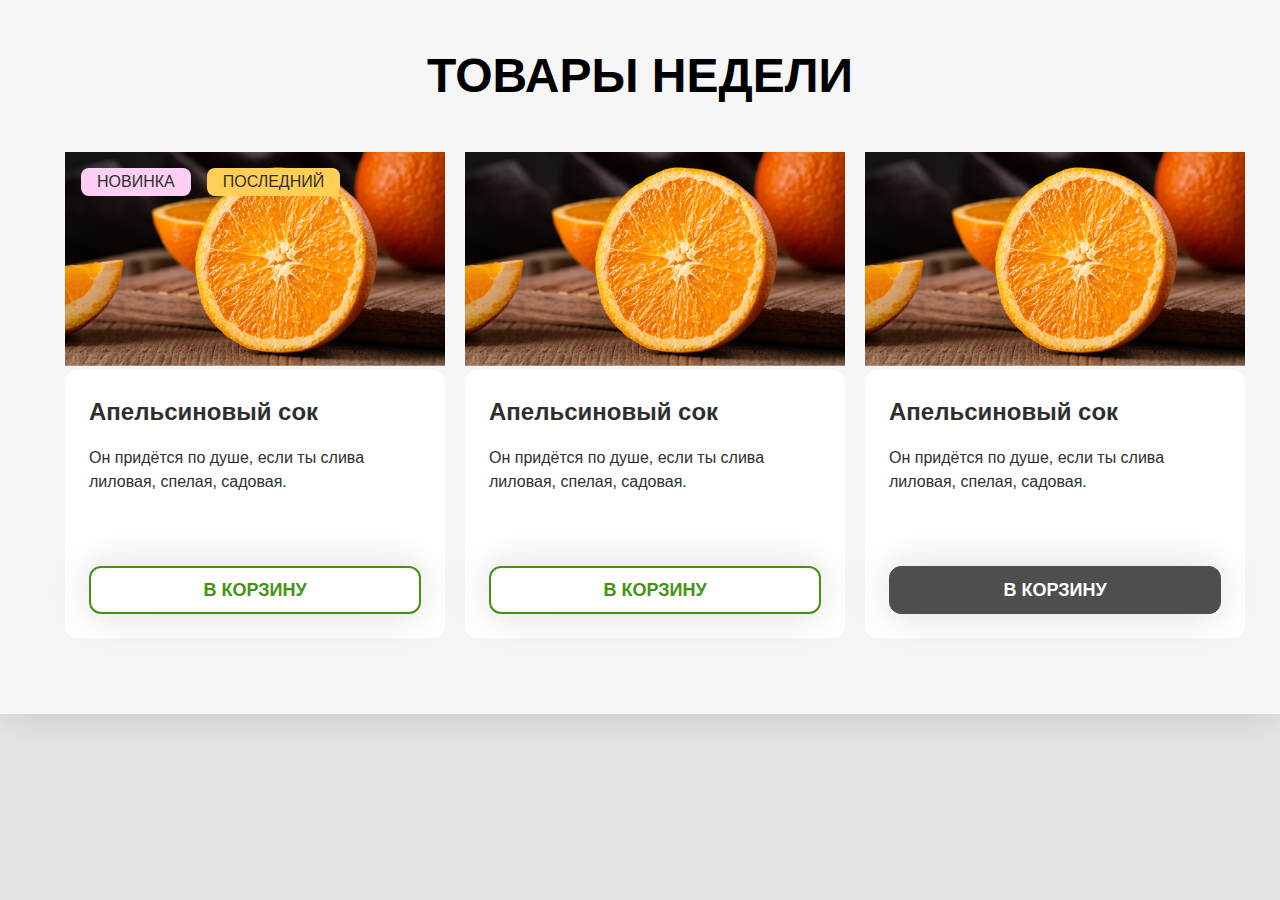
==== 01-product-card/index.html @ 6dbcead7 "added 1 task" ====
<!doctype html>
<html lang="ru">
<head>
    <meta charset="UTF-8">
    <meta name="viewport"
          content="width=device-width, user-scalable=no, initial-scale=1.0, maximum-scale=1.0, minimum-scale=1.0">
    <meta http-equiv="X-UA-Compatible" content="ie=edge">
    <title>SpurIT - Тестовое задание 1. HTML и CSS</title>
    <link rel="stylesheet" href="./index.css">
</head>
<body>

  <main>
    <section class="goods">
      <div class="container">
        <h1 class="title">ТОВАРЫ НЕДЕЛИ</h1>
        <div class="goods__items">
          <div class="good__item">
            <img class="good__item-img" src="./images/juice.jpg" alt="good pic">
            <div class="good__item-box">
              <h3 class="box__title">Апельсиновый сок</h3>
              <p class="box__description">Он придётся по душе,   если ты слива лиловая, спелая, садовая.</p>
              <button class="box__btn">В КОРЗИНУ</button>
            <div class="good__item-info">
              <span class="new-good">НОВИНКА</span>
              <span class="last-good">ПОСЛЕДНИЙ</span>
            </div>
            </div>
          </div>
          <div class="good__item">
            <img class="good__item-img" src="./images/juice.jpg" alt="good pic">
            <div class="good__item-box">
              <h3 class="box__title">Апельсиновый сок</h3>
              <p class="box__description">Он придётся по душе,   если ты слива лиловая, спелая, садовая.</p>
              <button class="box__btn">В КОРЗИНУ</button>
            <div class="good__item-info hidden">
              <span class="new-good new__good-hidden">НОВИНКА</span>
              <span class="last-good last__good-hidden">ПОСЛЕДНИЙ</span>
            </div>
            </div>
          </div>
          <div class="good__item">
            <img class="good__item-img" src="./images/juice.jpg" alt="good pic">
            <div class="good__item-box">
              <h3 class="box__title">Апельсиновый сок</h3>
              <p class="box__description">Он придётся по душе,   если ты слива лиловая, спелая, садовая.</p>
              <button class="box__btn disabled">В КОРЗИНУ</button>
            <div class="good__item-info hidden">
              <span class="new-good new__good-hidden">НОВИНКА</span>
              <span class="last-good last__good-hidden">ПОСЛЕДНИЙ</span>
            </div>
            </div>
          </div>
        </div>
      </div>
    </section>
  </main>

<!-- <main>
  <section class="weekly-goods">
    <h1 class="weekly-goods__title">ТОВАРЫ НЕДЕЛИ</h1>
    <div class="weekly-goods__content">
      <div class="weekly-goods-list">
        <div class="weekly-goods-list__item">
          <div class="single-good">
            <div class="single-good__header" style="background-image: url('./images/juice.jpg')">
              <ul class="single-good-tags">
                <li class="single-good-tags__item"><a href="#">НОВИНКА</a></li>
                <li class="single-good-tags__item"><a href="#">ПОСЛЕДНИЙ</a></li>
              </ul>
            </div>
            <h3 class="single-good__title">Апельсиновый сок</h3>
            <p class="single-good__description">Он придётся по душе, даже если ты слива лиловая, спелая, садовая.</p>
            <button class="single-good__button">В КОРЗИНУ</button>
          </div>
          </div>
        <div class="weekly-goods-list__item">
          <div class="single-good">
            <div class="single-good__header" style="background-image: url('./images/juice.jpg')">
              <ul class="single-good-tags">
                <li class="single-good-tags__item"><a href="#">НОВИНКА</a></li>
                <li class="single-good-tags__item"><a href="#">ПОСЛЕДНИЙ</a></li>
              </ul>
            </div>
            <h3 class="single-good__title">Апельсиновый сок</h3>
            <p class="single-good__description">Он придётся по душе, даже если ты слива лиловая, спелая, садовая.</p>
            <button class="single-good__button">В КОРЗИНУ</button>
          </div>
          </div>
          <div class="weekly-goods-list__item">
          <div class="single-good">
            <div class="single-good__header" style="background-image: url('./images/juice.jpg')">
              <ul class="single-good-tags">
                <li class="single-good-tags__item"><a href="#">НОВИНКА</a></li>
                <li class="single-good-tags__item"><a href="#">ПОСЛЕДНИЙ</a></li>
              </ul>
            </div>
            <h3 class="single-good__title">Апельсиновый сок</h3>
            <p class="single-good__description">Он придётся по душе, даже если ты слива лиловая, спелая, садовая.</p>
            <button class="single-good__button">В КОРЗИНУ</button>
          </div>
          </div>
      </div>
      
    </div>

    </div>
  </section>
</main> -->

</body>
</html>
---- 01-product-card/index.css ----
*,
*::after,
*::before {
  box-sizing: border-box;
  padding: 0;
  margin: 0;
}

body {
  font-family: 'Arial';
  font-style: normal;
  font-size: 16px;
  color: #2f2f2f;
  background: #e5e5e5;
}

.container {
  max-width: 1180px;
  padding: 0 15px;
  margin: 0 auto;
}

.goods {
  padding: 40px 0 76px;
  background: #f6f6f6;
  box-shadow: 0px 0px 45px -4px rgba(0, 0, 0, 0.18);
}
.title {
  font-weight: 900;
  font-size: 48px;
  line-height: 72px;
  color: #000000;
  margin-bottom: 40px;
  text-align: center;
}

.goods__items {
  display: flex;
  justify-content: space-between;
  gap: 20px;
}

.good__item {
  position: relative;
}

.good__item-img {
  object-fit: cover;
}

.good__item-box {
  background: #ffffff;
  border-radius: 12px;
  padding: 24px;
}

.box__title {
  font-weight: 900;
  font-size: 24px;
  line-height: 36px;
  margin-bottom: 16px;
}

.box__description {
  font-weight: 400;
  line-height: 24px;
  margin-bottom: 72px;
}

.box__btn {
  background: #fff;
  border: 2px solid #42940f;
  font-weight: 900;
  font-size: 18px;
  line-height: 25px;
  width: 100%;
  height: 48px;
  color: #42940f;
  box-shadow: 0px 0px 45px -4px rgba(0, 0, 0, 0.18);
  border-radius: 12px;
  cursor: pointer;
}

.good__item-info {
  display: flex;
  position: absolute;
  top: 16px;
  left: 16px;
  gap: 16px;
}

.new-good {
  display: inline-block;
  background: #fdcff3;
  padding: 0 16px;
  border-radius: 8px;
  padding: 5px 16px;
  cursor: pointer;
}

.last-good {
  display: inline-block;
  background: #ffcf56;
  padding: 0 16px;
  border-radius: 8px;
  padding: 5px 16px;
  cursor: pointer;
}

.new__good-hidden,
.last__good-hidden {
  display: none;
}

.box__btn:active {
  background: #1f5200;
  border: 2px solid #1f5200;
  color: #ffffff;
}

.box__btn:hover {
  background: #42940f;
  border: 2px solid #42940f;
  color: #ffffff;
}

.disabled {
  background: #4e4e4e;
  border: 1px solid #4e4e4e;
  color: #ffffff;
}
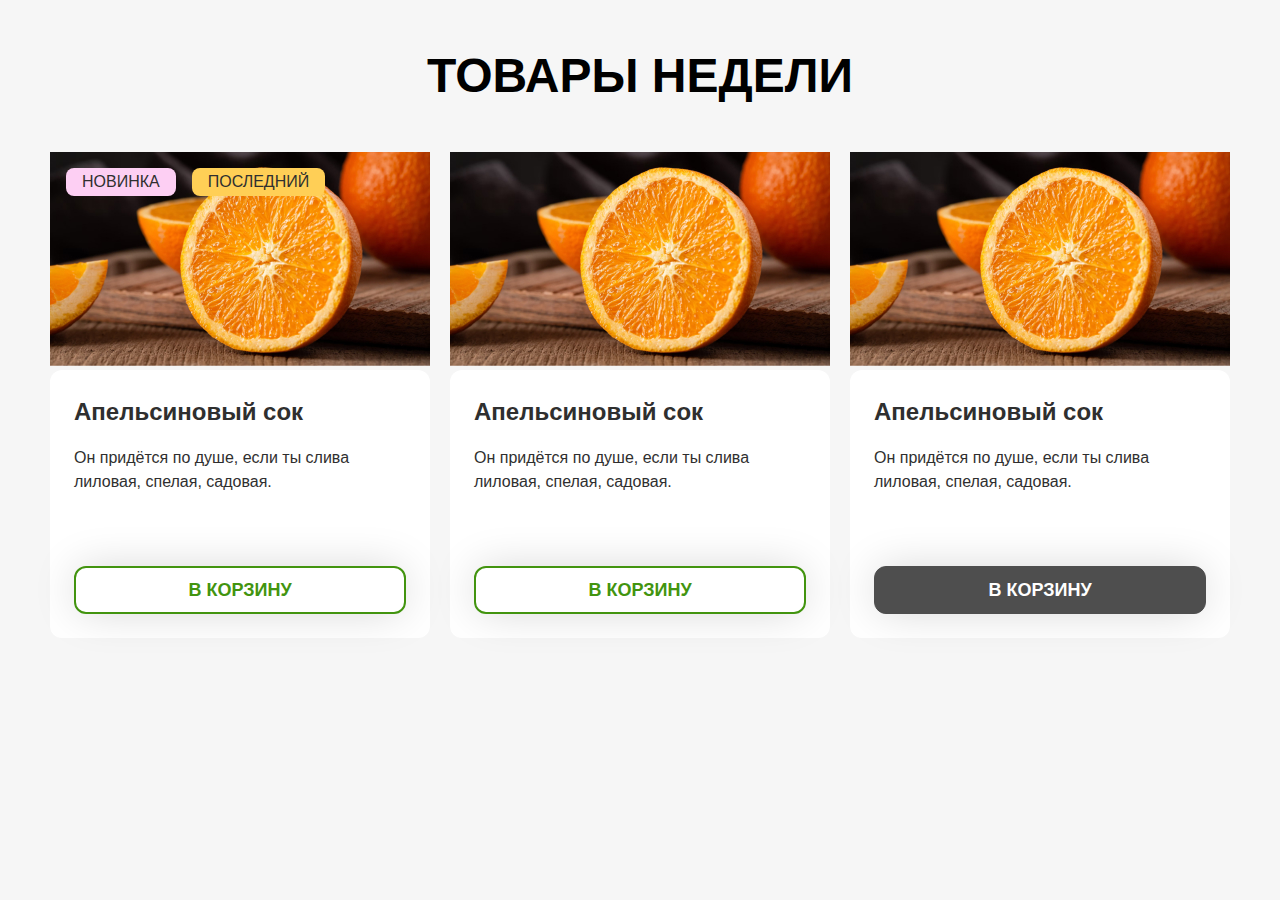
==== commit ac5506fe: "fixed some mistakes" ====
--- a/01-product-card/index.html
+++ b/01-product-card/index.html
@@ -9,43 +9,42 @@
     <link rel="stylesheet" href="./index.css">
 </head>
 <body>
-
   <main>
     <section class="goods">
       <div class="container">
-        <h1 class="title">ТОВАРЫ НЕДЕЛИ</h1>
+        <h1 class="title good__title">ТОВАРЫ НЕДЕЛИ</h1>
         <div class="goods__items">
-          <div class="good__item">
-            <img class="good__item-img" src="./images/juice.jpg" alt="good pic">
-            <div class="good__item-box">
+          <div class="goods__item">
+            <img class="goods__item-img" src="./images/juice.jpg" alt="good pic">
+            <div class="goods__item-box">
               <h3 class="box__title">Апельсиновый сок</h3>
               <p class="box__description">Он придётся по душе,   если ты слива лиловая, спелая, садовая.</p>
               <button class="box__btn">В КОРЗИНУ</button>
-            <div class="good__item-info">
+            <div class="goods__item-info">
               <span class="new-good">НОВИНКА</span>
               <span class="last-good">ПОСЛЕДНИЙ</span>
             </div>
             </div>
           </div>
-          <div class="good__item">
-            <img class="good__item-img" src="./images/juice.jpg" alt="good pic">
-            <div class="good__item-box">
+          <div class="goods__item">
+            <img class="goods__item-img" src="./images/juice.jpg" alt="good pic">
+            <div class="goods__item-box">
               <h3 class="box__title">Апельсиновый сок</h3>
               <p class="box__description">Он придётся по душе,   если ты слива лиловая, спелая, садовая.</p>
               <button class="box__btn">В КОРЗИНУ</button>
-            <div class="good__item-info hidden">
+            <div class="goods__item-info hidden">
               <span class="new-good new__good-hidden">НОВИНКА</span>
               <span class="last-good last__good-hidden">ПОСЛЕДНИЙ</span>
             </div>
             </div>
           </div>
-          <div class="good__item">
-            <img class="good__item-img" src="./images/juice.jpg" alt="good pic">
-            <div class="good__item-box">
+          <div class="goods__item">
+            <img class="goods__item-img" src="./images/juice.jpg" alt="good pic">
+            <div class="goods__item-box">
               <h3 class="box__title">Апельсиновый сок</h3>
               <p class="box__description">Он придётся по душе,   если ты слива лиловая, спелая, садовая.</p>
               <button class="box__btn disabled">В КОРЗИНУ</button>
-            <div class="good__item-info hidden">
+            <div class="goods__item-info hidden">
               <span class="new-good new__good-hidden">НОВИНКА</span>
               <span class="last-good last__good-hidden">ПОСЛЕДНИЙ</span>
             </div>
@@ -55,58 +54,5 @@
       </div>
     </section>
   </main>
-
-<!-- <main>
-  <section class="weekly-goods">
-    <h1 class="weekly-goods__title">ТОВАРЫ НЕДЕЛИ</h1>
-    <div class="weekly-goods__content">
-      <div class="weekly-goods-list">
-        <div class="weekly-goods-list__item">
-          <div class="single-good">
-            <div class="single-good__header" style="background-image: url('./images/juice.jpg')">
-              <ul class="single-good-tags">
-                <li class="single-good-tags__item"><a href="#">НОВИНКА</a></li>
-                <li class="single-good-tags__item"><a href="#">ПОСЛЕДНИЙ</a></li>
-              </ul>
-            </div>
-            <h3 class="single-good__title">Апельсиновый сок</h3>
-            <p class="single-good__description">Он придётся по душе, даже если ты слива лиловая, спелая, садовая.</p>
-            <button class="single-good__button">В КОРЗИНУ</button>
-          </div>
-          </div>
-        <div class="weekly-goods-list__item">
-          <div class="single-good">
-            <div class="single-good__header" style="background-image: url('./images/juice.jpg')">
-              <ul class="single-good-tags">
-                <li class="single-good-tags__item"><a href="#">НОВИНКА</a></li>
-                <li class="single-good-tags__item"><a href="#">ПОСЛЕДНИЙ</a></li>
-              </ul>
-            </div>
-            <h3 class="single-good__title">Апельсиновый сок</h3>
-            <p class="single-good__description">Он придётся по душе, даже если ты слива лиловая, спелая, садовая.</p>
-            <button class="single-good__button">В КОРЗИНУ</button>
-          </div>
-          </div>
-          <div class="weekly-goods-list__item">
-          <div class="single-good">
-            <div class="single-good__header" style="background-image: url('./images/juice.jpg')">
-              <ul class="single-good-tags">
-                <li class="single-good-tags__item"><a href="#">НОВИНКА</a></li>
-                <li class="single-good-tags__item"><a href="#">ПОСЛЕДНИЙ</a></li>
-              </ul>
-            </div>
-            <h3 class="single-good__title">Апельсиновый сок</h3>
-            <p class="single-good__description">Он придётся по душе, даже если ты слива лиловая, спелая, садовая.</p>
-            <button class="single-good__button">В КОРЗИНУ</button>
-          </div>
-          </div>
-      </div>
-      
-    </div>
-
-    </div>
-  </section>
-</main> -->
-
 </body>
 </html>--- a/01-product-card/index.css
+++ b/01-product-card/index.css
@@ -15,7 +15,7 @@
 }
 
 .container {
-  max-width: 1180px;
+  max-width: 1210px;
   padding: 0 15px;
   margin: 0 auto;
 }
@@ -24,14 +24,18 @@
   padding: 40px 0 76px;
   background: #f6f6f6;
   box-shadow: 0px 0px 45px -4px rgba(0, 0, 0, 0.18);
+  height: 100vh;
 }
 .title {
   font-weight: 900;
   font-size: 48px;
   line-height: 72px;
   color: #000000;
+  text-align: center;
+}
+
+.good__title {
   margin-bottom: 40px;
-  text-align: center;
 }
 
 .goods__items {
@@ -40,15 +44,15 @@
   gap: 20px;
 }
 
-.good__item {
+.goods__item {
   position: relative;
 }
 
-.good__item-img {
+.goods__item-img {
   object-fit: cover;
 }
 
-.good__item-box {
+.goods__item-box {
   background: #ffffff;
   border-radius: 12px;
   padding: 24px;
@@ -81,7 +85,7 @@
   cursor: pointer;
 }
 
-.good__item-info {
+.goods__item-info {
   display: flex;
   position: absolute;
   top: 16px;
@@ -129,3 +133,59 @@
   border: 1px solid #4e4e4e;
   color: #ffffff;
 }
+
+@media (max-width: 1220px) {
+  .goods__items {
+    flex-direction: column;
+    align-items: center;
+  }
+  .goods__item-img {
+    width: 100%;
+  }
+}
+
+@media (max-width: 768px) {
+  .title {
+    font-size: 40px;
+    line-height: 50px;
+  }
+}
+
+@media (max-width: 576px) {
+  .title {
+    font-size: 30px;
+    line-height: 40px;
+  }
+}
+
+@media (max-width: 320px) {
+  .goods {
+    padding: 25px 0 25px;
+  }
+  .good__title {
+    margin-bottom: 25px;
+  }
+  .title {
+    font-size: 25px;
+    line-height: 30px;
+  }
+  .box__title {
+    font-size: 20px;
+    line-height: 30px;
+    margin-bottom: 10px;
+  }
+  .box__description {
+    line-height: 20px;
+    margin-bottom: 50px;
+  }
+  .box__btn {
+    font-size: 15px;
+    height: 40px;
+  }
+  .goods__item-info {
+    left: 10px;
+    top: 10px;
+    gap: 10px;
+    font-size: 10px;
+  }
+}
